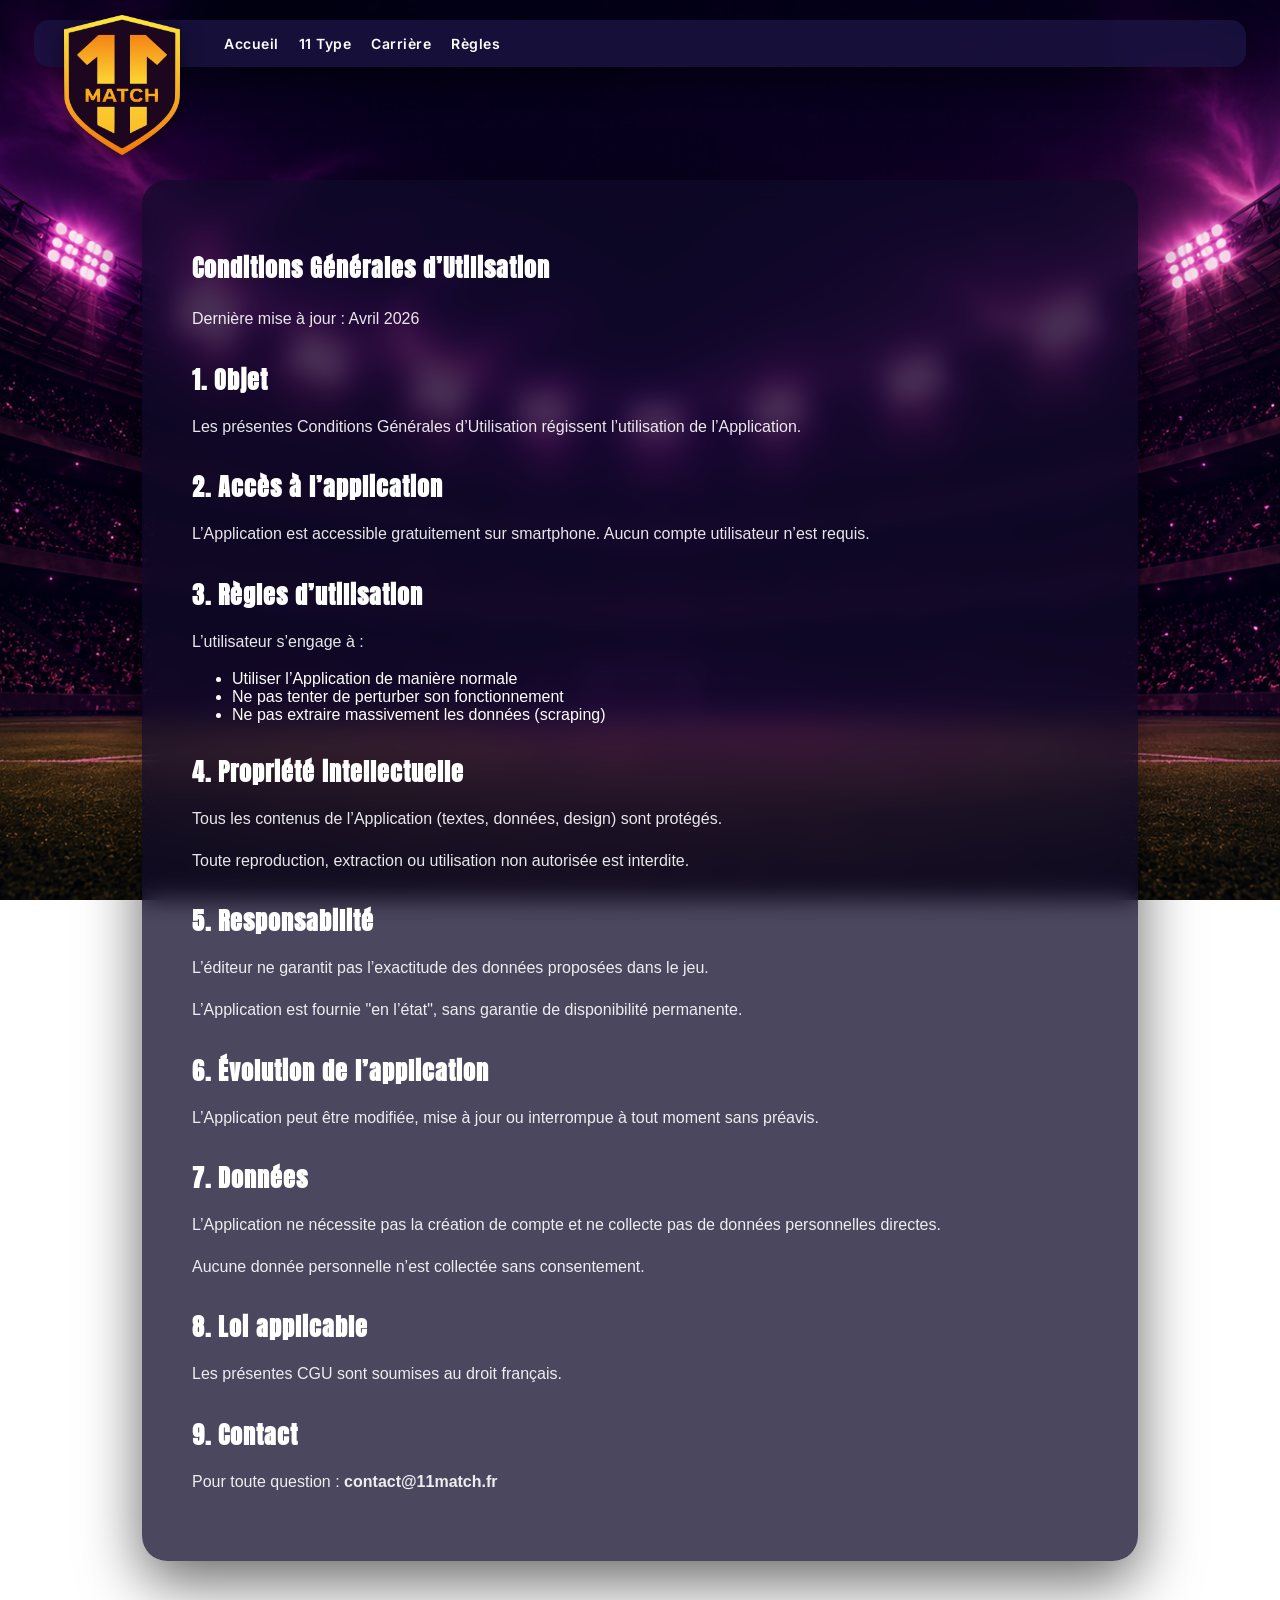
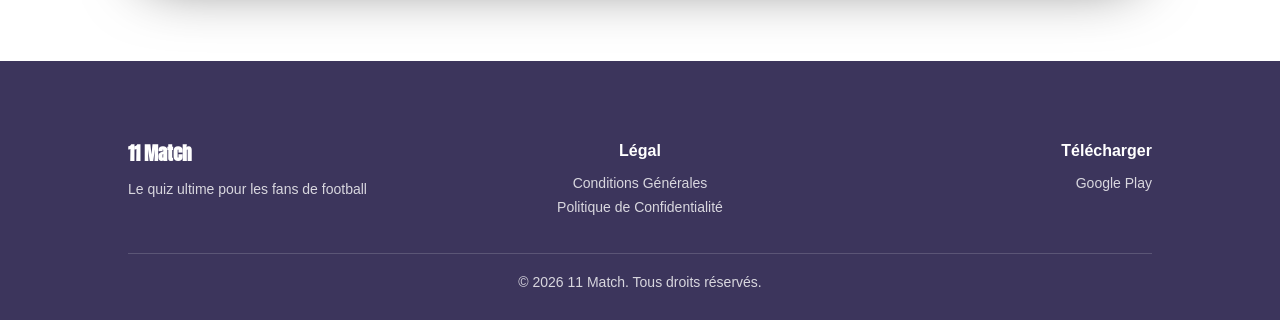
==== cgu.html @ b05cf4b5 "Add files via upload" ====
<!DOCTYPE html>
<html lang="fr">
<head>
  <meta charset="UTF-8">
  <title>Conditions Générales - 11 Match</title>
  <meta name="viewport" content="width=device-width, initial-scale=1.0">

  <link rel="stylesheet" href="style.css">

  <!-- Fonts -->
  <link href="https://fonts.googleapis.com/css2?family=Anton&family=Inter:wght@400;600&display=swap" rel="stylesheet">
</head>

<body>

<!-- NAVBAR -->
<header class="navbar">
  <div class="nav-container">
    <img src="images/LOGO_FOND_W750.png" class="logo">

    <nav>
      <a href="index.html">Accueil</a>
      <a href="index.html#mode11">11 Type</a>
      <a href="index.html#carriere">Carrière</a>
      <a href="index.html#regles">Règles</a>
    </nav>
  </div>
</header>

<!-- CONTENU -->
<section class="legal-page">

  <div class="legal-box">

    <h1>Conditions Générales d’Utilisation</h1>
    <p>Dernière mise à jour : Avril 2026</p>

    <h2>1. Objet</h2>
    <p>
      Les présentes Conditions Générales d’Utilisation régissent l’utilisation de l’Application.
    </p>

    <h2>2. Accès à l’application</h2>
    <p>
      L’Application est accessible gratuitement sur smartphone. Aucun compte utilisateur n’est requis.
    </p>

    <h2>3. Règles d’utilisation</h2>
    <p>L’utilisateur s’engage à :</p>
    <ul>
      <li>Utiliser l’Application de manière normale</li>
      <li>Ne pas tenter de perturber son fonctionnement</li>
      <li>Ne pas extraire massivement les données (scraping)</li>
    </ul>

    <h2>4. Propriété intellectuelle</h2>
    <p>
      Tous les contenus de l’Application (textes, données, design) sont protégés.
    </p>
    <p>
      Toute reproduction, extraction ou utilisation non autorisée est interdite.
    </p>

    <h2>5. Responsabilité</h2>
    <p>
      L’éditeur ne garantit pas l’exactitude des données proposées dans le jeu.
    </p>
    <p>
      L’Application est fournie "en l’état", sans garantie de disponibilité permanente.
    </p>

    <h2>6. Évolution de l’application</h2>
    <p>
      L’Application peut être modifiée, mise à jour ou interrompue à tout moment sans préavis.
    </p>

    <h2>7. Données</h2>
    <p>
      L’Application ne nécessite pas la création de compte et ne collecte pas de données personnelles directes.
    </p>
    <p>
      Aucune donnée personnelle n’est collectée sans consentement.
    </p>

    <h2>8. Loi applicable</h2>
    <p>
      Les présentes CGU sont soumises au droit français.
    </p>

    <h2>9. Contact</h2>
    <p>
      Pour toute question : <strong>contact@11match.fr</strong>
    </p>

  </div>

</section>

<!-- FOOTER -->
<footer class="footer">

  <div class="footer-content">

    <div class="footer-col">
      <h3>11 Match</h3>
      <p>Le quiz ultime pour les fans de football</p>
    </div>

    <div class="footer-col">
      <h4>Légal</h4>
      <a href="cgu.html">Conditions Générales</a>
      <a href="privacy.html">Politique de Confidentialité</a>
    </div>

    <div class="footer-col">
      <h4>Télécharger</h4>
      <a href="#">Google Play</a>
    </div>

  </div>

  <div class="footer-bottom">
    © 2026 11 Match. Tous droits réservés.
  </div>

</footer>

</body>
</html>
---- style.css ----
/* ================= BASE ================= */
body {
  margin: 0;
  font-family: Arial, sans-serif;
  color: white;

  background: url('images/stadium.png') center / cover no-repeat fixed;
}

/* ================= NAVBAR ================= */
.navbar {
  position: fixed;
  top: 20px;
  left: 50%;
  transform: translateX(-50%);

  width: 90%;
  background: rgba(26, 18, 64, 0.85);
  backdrop-filter: blur(10px);

  border-radius: 15px;
  padding: 15px 30px;
  z-index: 1000;

  box-shadow: 0 10px 30px rgba(0,0,0,0.4);
}

.nav-container {
  position: relative;
  display: flex;
  align-items: center;
}

/* LOGO */
.logo {
  height: 140px;
  position: absolute;
  top: -20px;
  left: 0;
  filter: drop-shadow(0 5px 10px rgba(0,0,0,0.5));
}

/* NAV */
nav {
  margin-left: 160px;
  display: flex;
  gap: 20px;
}

nav a {
  color: white;
  text-decoration: none;
  font-family: 'Inter', sans-serif;
  font-weight: 600;
  font-size: 14px;
  letter-spacing: 0.5px;
  transition: 0.3s;
}

nav a:hover {
  color: gold;
}

/* ================= HERO ================= */
.hero {
  min-height: auto;

  display: flex;
  justify-content: center;
  align-items: flex-start; /* 👈 clé */

  padding-top: 160px; /* 👈 espace sous navbar/logo */
  padding-left: 10px;
  padding-right: 10px;
  padding-bottom: var(--section-spacing);
}

/* HERO BOX (la vraie carte) */
.hero-box {
  width: 70%;
  max-width: 1300px;

  padding: 40px 50px;

  background: rgba(15, 10, 40, 0.75);
  backdrop-filter: blur(12px);

  border-radius: 25px;
  padding: 40px 50px;

  box-shadow: 0 20px 60px rgba(0,0,0,0.6);
  border: 1px solid rgba(255,255,255,0.1);

  transition: 0.3s;
}

.hero-box:hover {
  transform: scale(1.01);
}

/* HERO CONTENT */
.hero-content {
  display: grid;
  grid-template-columns: 1fr 1fr;
  align-items: center;
  justify-items: center;
}

/* TEXTE */
.hero-text {
  max-width: 480px;
}

/* Question d’accroche */
.subtitle {
  font-size: 22px;
  font-weight: 600;
  margin-bottom: 10px;
}

/* Texte principal */
.description {
  font-size: 17px;
  line-height: 1.6;
  opacity: 0.85;
  margin-bottom: 20px;
}

/* Punchline */
.hero-text .highlight {
  font-family: 'Anton', sans-serif;
  font-size: 40px;
  color: gold;
  text-transform: uppercase;
  letter-spacing: 1px;
  margin: 25px 0 10px;
}

/* BOUTON */
.btn {
  display: inline-flex;
  align-items: center;
  gap: 10px;

  background: linear-gradient(45deg, gold, orange);
  padding: 10px 20px;
  border-radius: 30px;
  box-shadow: 0 0 20px rgba(255, 200, 0, 0.4);

  color: black;
  text-decoration: none;
  font-weight: bold;

  transition: 0.3s;
}

.btn:hover {
  transform: scale(1.05);
}

.play-icon {
  height: 35px;
}

:root {
  --section-spacing: clamp(60px, 8vh + 2vw, 400px);
}

/* ================= CAROUSEL ================= */
.carousel-wrapper {
  width: fit-content;
  position: relative;
  display: flex;
  align-items: center;
  justify-content: center;
  justify-self: center;
  margin: 0 auto;
}

/* CONTAINER */
.carousel-container {
  position: relative;
  width: 520px;
  overflow: hidden;
}

/* TRACK */
.carousel {
  display: flex;
  gap: 20px;
  transition: transform 0.4s ease;
}

/* IMAGES */
.carousel img {
  width: 220px;   /* 👈 un peu plus large */
  height: 380px;
  border-radius: 20px;
  flex-shrink: 0;
}

/* FLÈCHES */
.arrow {
  position: absolute;
  top: 50%;
  transform: translateY(-50%);

   width: 42px;
  height: 42px;

  display: flex;
  align-items: center;
  justify-content: center;

  background: rgba(20, 15, 50, 0.8);
  backdrop-filter: blur(6px);

  border: 1px solid rgba(255,255,255,0.1);
  color: white;

  font-size: 18px;
  cursor: pointer;

  border-radius: 50%;

  transition: 0.3s;
}

.arrow:hover {
  background: rgba(255, 200, 0, 0.9);
  color: black;
}

.carousel-wrapper .arrow.left {
  left: -25px;
}

.carousel-wrapper .arrow.right {
  right: -25px;
}

.section-carousel-wrapper .arrow.left {
  left: -30px;
}

.section-carousel-wrapper .arrow.right {
  right: -30px;
}

/* ================= SECTIONS ================= */
/* BOX IDENTIQUE AU HERO */
.section-box {
  width: 70%;
  max-width: 1300px;
  max-height: 400px;
  margin: auto;

  background: rgba(15, 10, 40, 0.75);
  backdrop-filter: blur(12px);

  border-radius: 25px;
  padding: 50px;

  box-shadow: 0 20px 60px rgba(0,0,0,0.6);
  border: 1px solid rgba(255,255,255,0.1);

  transition: 0.3s;
}

.section-box:hover {
  transform: scale(1.01);
}

.section {
  padding: var(--section-spacing) 0;
  display: flex;
  justify-content: center;
}

.section-content {
  display: grid;
  grid-template-columns: 1fr 1fr; /* 👈 50/50 */
  align-items: center;
  gap: 50px;
}

.section-img {
  max-height: 380px;
  width: auto;
  border-radius: 20px;
  object-fit: contain;
}

.section-text {
  font-size: 17px;
  line-height: 1.6;
  opacity: 0.85;
  margin-bottom: 20px;
}

.section-img {
  width: 100%;
  max-width: 450px;
  border-radius: 20px;
  justify-self: center;
}

/* GALERIE */
.rules-gallery {
  display: grid;
  grid-template-columns: repeat(5, 1fr);
  gap: 20px;
  align-items: center;
  justify-items: center;
}

/* IMAGES */
.rules-gallery img {
  width: 100%;
  max-width: 200px;
  height: auto;
  border-radius: 15px;

  transition: transform 0.3s;
}

.rules-gallery img:hover {
  transform: scale(1.05);
}

/* ================= SECTIONS CAROUSEL ================= */
.section-carousel-wrapper {
  width: fit-content;
  position: relative;
  display: flex;
  align-items: center;
  justify-content: center;
  justify-self: center;
}

/* CONTAINER */
.section-carousel-container {
  position: relative;
  width: 500px; /* 👈 ajuste pour 1 image + 1/3 */
  overflow: hidden;
  justify-self: center;
}

/* TRACK */
.section-carousel {
  display: flex;
  gap: 0px;
  overflow-x: auto;
  scroll-behavior: smooth;
  scrollbar-width: none;
}

.section-carousel::-webkit-scrollbar {
  display: none;
}

/* IMAGES */
.section-carousel img {
  width: 220px; /* 👈 base */
  height: 380px;
  border-radius: 15px;
  flex-shrink: 0;
  object-fit: contain;
  display: block;
}

/* ================= FOOTER ================= */

.footer {
  background: rgba(26, 18, 64, 0.85);
  padding: 60px 10% 30px;
  color: white;
}

/* CONTENU */
.footer-content {
  display: grid;
  grid-template-columns: repeat(3, 1fr);
  align-items: start;
  gap: 40px;
  margin-bottom: 30px;
}

/* ALIGNEMENTS PAR COLONNE */
.footer-col:nth-child(1) {
  text-align: left;
}

.footer-col:nth-child(2) {
  text-align: center;
}

.footer-col:nth-child(3) {
  text-align: right;
}

/* COLONNES */
.footer-col h3 {
  font-family: 'Anton', sans-serif;
  margin-bottom: 10px;
}

.footer-col h4 {
  margin-bottom: 15px;
  font-weight: 600;
}

.footer-col p {
  opacity: 0.8;
  font-size: 14px;
}

/* LIENS */
.footer-col a {
  display: block;
  text-decoration: none;
  color: white;
  opacity: 0.8;
  margin-bottom: 8px;
  font-size: 14px;
  transition: 0.3s;
}

.footer-col a:hover {
  opacity: 1;
  color: gold;
}

/* SOCIAL */
.socials {
  display: flex;
  gap: 10px;
}

.socials a {
  width: 40px;
  height: 40px;
  background: rgba(255,255,255,0.2);
  border-radius: 50%;

  display: flex;
  align-items: center;
  justify-content: center;

  font-size: 18px;
  text-decoration: none;
}

.socials a:hover {
  background: gold;
  color: black;
}

/* BAS DU FOOTER */
.footer-bottom {
  text-align: center;
  padding-top: 20px;
  border-top: 1px solid rgba(255,255,255,0.2);
  font-size: 14px;
  opacity: 0.8;
}

/* PAGE LEGALE */
.legal-page {
  padding-top: 180px;
  padding-bottom: 100px;

  display: flex;
  justify-content: center;
}

/* BLOC CENTRAL */
.legal-box {
  width: 70%;
  max-width: 1000px;
  max-height: none;

  background: rgba(15, 10, 40, 0.75);
  backdrop-filter: blur(12px);

  border-radius: 25px;
  padding: 50px;

  box-shadow: 0 20px 60px rgba(0,0,0,0.6);
}

/* TITRES */
.legal-box h1 {
  font-family: 'Anton', sans-serif;
  margin-bottom: 20px;
}

.legal-box h2 {
  margin-top: 30px;
  margin-bottom: 10px;
}

/* TEXTE */
.legal-box p {
  line-height: 1.6;
  opacity: 0.9;
}

/* ================= TYPO ================= */
h1, h2 {
  font-family: 'Anton', sans-serif;
  letter-spacing: 1px;
}

/* ================= RESPONSIVE ================= */
@media (max-width: 1100px) {

  .hero-content {
  grid-template-columns: 1fr; /* 👈 clé */
  justify-items: center;
  text-align: center;
  gap: 30px;
  }

  .hero-text {
    max-width: 100%;
  }

  .hero-box {
    padding: 30px 20px;
  }

  nav {
    margin-left: 120px;
  }

  .carousel-container {
    width: 100%;
    margin-top: 20px;
  }

  .carousel img {
  width: 180px;
  height: auto; /* 👈 clé */
  }

  .section-content {
    grid-template-columns: 1fr; /* 👈 passe en colonne */
    text-align: center;
  }

  .section-img {
    margin-top: 20px;
  }
}

@media (max-width: 900px) {
  .footer-content {
    grid-template-columns: 1fr 1fr;
    text-align: center;
  }
}

@media (max-width: 500px) {
  .footer-content {
    grid-template-columns: 1fr;
  }
}
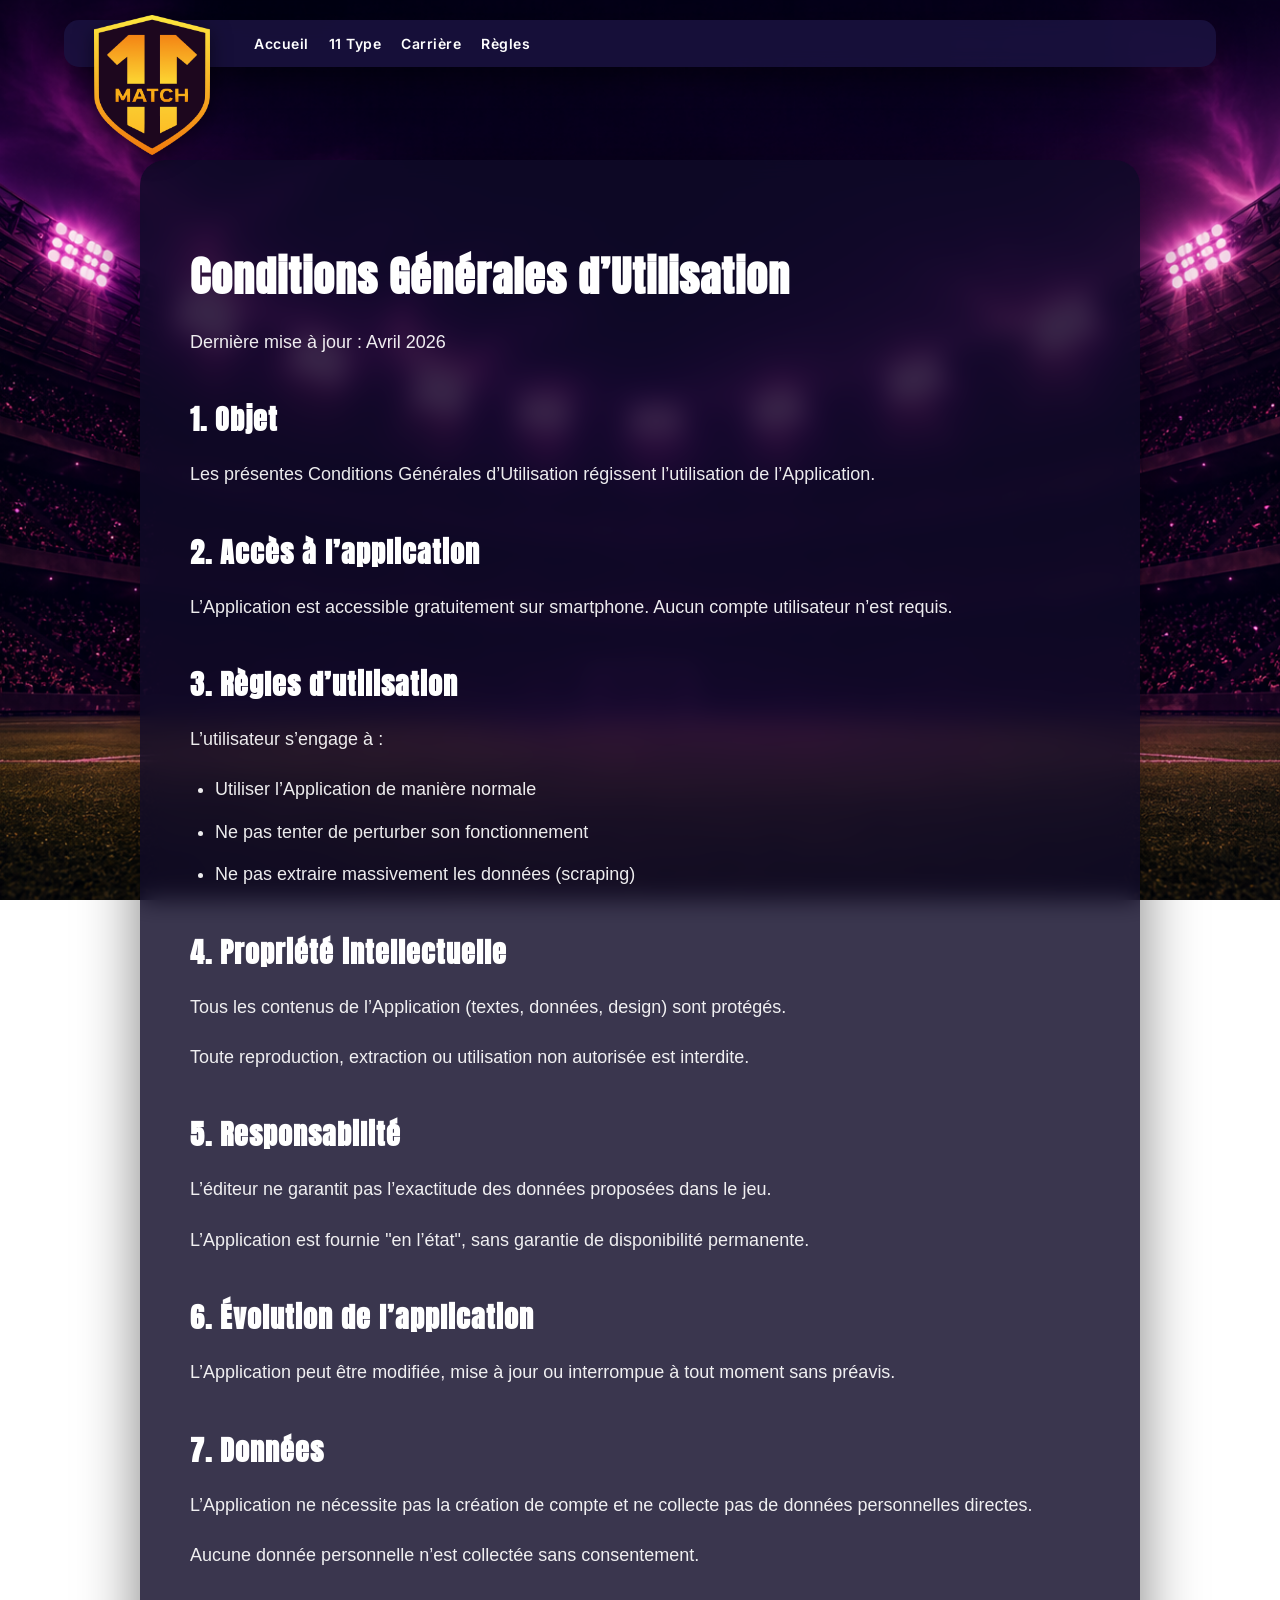
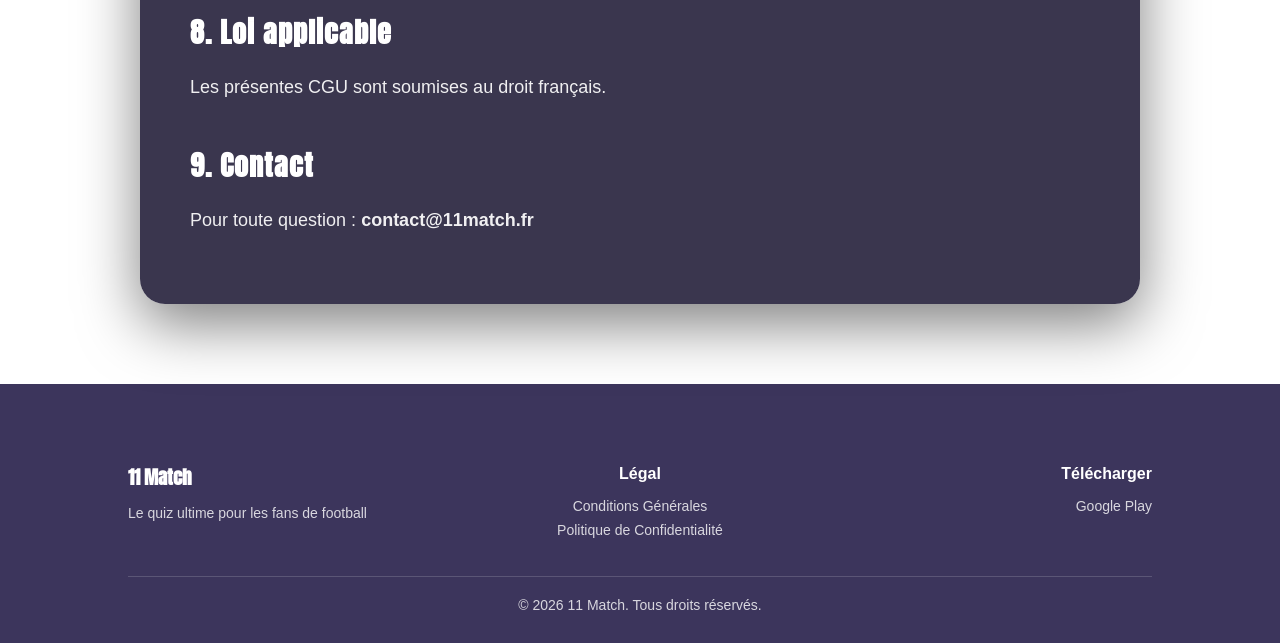
==== commit 322b180b: "Mise à jour responsive mobile tablette" ====
--- a/cgu.html
+++ b/cgu.html
@@ -11,19 +11,34 @@
   <link href="https://fonts.googleapis.com/css2?family=Anton&family=Inter:wght@400;600&display=swap" rel="stylesheet">
 </head>
 
+<script>
+function toggleMenu() {
+  const menu = document.getElementById("mobileMenu");
+  menu.classList.toggle("active");
+}
+</script>
+
 <body>
 
 <!-- NAVBAR -->
 <header class="navbar">
   <div class="nav-container">
+
     <img src="images/LOGO_FOND_W750.png" class="logo">
 
-    <nav>
+    <div class="mobile-title">11 MATCH</div>
+
+    <button class="menu-toggle" onclick="toggleMenu()">
+      ☰
+    </button>
+
+    <nav id="mobileMenu">
       <a href="index.html">Accueil</a>
       <a href="index.html#mode11">11 Type</a>
       <a href="index.html#carriere">Carrière</a>
       <a href="index.html#regles">Règles</a>
     </nav>
+
   </div>
 </header>
 
--- a/style.css
+++ b/style.css
@@ -1,3 +1,12 @@
+* {
+  box-sizing: border-box;
+}
+
+html,
+body {
+  overflow-x: hidden;
+}
+
 /* ================= BASE ================= */
 body {
   margin: 0;
@@ -38,6 +47,10 @@
   top: -20px;
   left: 0;
   filter: drop-shadow(0 5px 10px rgba(0,0,0,0.5));
+}
+
+.mobile-title {
+  display: none;
 }
 
 /* NAV */
@@ -151,6 +164,9 @@
   text-decoration: none;
   font-weight: bold;
 
+  transform: scale(1.1);
+  animation: pulse 2s infinite;
+
   transition: 0.3s;
 }
 
@@ -168,7 +184,7 @@
 
 /* ================= CAROUSEL ================= */
 .carousel-wrapper {
-  width: fit-content;
+  width: 100%;
   position: relative;
   display: flex;
   align-items: center;
@@ -252,7 +268,8 @@
 .section-box {
   width: 70%;
   max-width: 1300px;
-  max-height: 400px;
+  min-height: auto;
+  height: auto;
   margin: auto;
 
   background: rgba(15, 10, 40, 0.75);
@@ -279,9 +296,24 @@
 
 .section-content {
   display: grid;
-  grid-template-columns: 1fr 1fr; /* 👈 50/50 */
+
+  grid-template-columns: minmax(320px, 430px) minmax(0, 1fr);
+
   align-items: center;
-  gap: 50px;
+
+  gap: 60px;
+
+  width: 100%;
+}
+
+.section-text {
+  width: 100%;
+  max-width: 430px;
+}
+
+.section-media {
+  width: 100%;
+  min-width: 0;
 }
 
 .section-img {
@@ -298,11 +330,126 @@
   margin-bottom: 20px;
 }
 
+.section-subtitle {
+  font-size: 22px;
+  line-height: 1.15;
+
+  font-weight: 600;
+
+  margin-bottom: 22px;
+
+  opacity: 0.95;
+
+  text-align: left;
+}
+
+.section-list {
+  list-style: none;
+
+  padding: 0;
+
+  margin: 18px 0 22px;
+
+  display: flex;
+  flex-direction: column;
+
+  gap: 12px;
+}
+
+.section-list li {
+  position: relative;
+
+  font-size: 18px;
+  line-height: 1.7;
+
+  padding-left: 26px;
+
+  opacity: 0.88;
+
+  text-align: left;
+}
+
+.section-list li::before {
+  content: "•";
+
+  position: absolute;
+
+  left: 0;
+  top: 0;
+
+  color: gold;
+
+  font-size: 18px;
+  line-height: 1.2;
+}
+
+.section-highlight {
+  font-size: 26px;
+  line-height: 1.5;
+
+  font-weight: 700;
+
+  opacity: 1;
+}
+
 .section-img {
   width: 100%;
   max-width: 450px;
   border-radius: 20px;
   justify-self: center;
+}
+
+#carriere .section-content {
+  grid-template-columns: 1fr minmax(320px, 430px);
+}
+
+#carriere .section-text {
+  order: 2;
+}
+
+#carriere .section-media {
+  order: 1;
+}
+
+.desktop-shots {
+  display: flex;
+
+  justify-content: center;
+  align-items: center;
+
+  gap: 20px;
+
+  width: 100%;
+  height: 100%;
+}
+
+.desktop-shots img {
+  width: calc(50% - 10px);
+
+  max-width: 240px;
+  min-width: 180px;
+
+  height: auto;
+
+  border-radius: 18px;
+
+  object-fit: contain;
+}
+
+.mobile-carousel {
+  display: none;
+}
+
+#carriere .section-content {
+  grid-template-columns: 1fr 1fr;
+}
+
+#carriere .section-text {
+  order: 2;
+}
+
+#carriere .section-media {
+  order: 1;
 }
 
 /* GALERIE */
@@ -329,30 +476,58 @@
 }
 
 /* ================= SECTIONS CAROUSEL ================= */
-.section-carousel-wrapper {
-  width: fit-content;
+.section-media {
   position: relative;
+
+  width: 100%;
+  min-width: 0;
+
+  overflow: hidden;
+
   display: flex;
   align-items: center;
-  justify-content: center;
-  justify-self: center;
+}
+
+.section-media .arrow {
+  position: absolute;
+  top: 50%;
+
+  transform: translateY(-50%);
+
+  z-index: 20;
+}
+
+.section-media .arrow.left {
+  left: 8px;
+}
+
+.section-media .arrow.right {
+  right: 8px;
 }
 
 /* CONTAINER */
 .section-carousel-container {
-  position: relative;
-  width: 500px; /* 👈 ajuste pour 1 image + 1/3 */
+  width: 100%;
+
   overflow: hidden;
-  justify-self: center;
+
+  padding: 0 48px;
 }
 
 /* TRACK */
 .section-carousel {
   display: flex;
-  gap: 0px;
+
+  gap: 16px;
+
   overflow-x: auto;
+  overflow-y: hidden;
+
   scroll-behavior: smooth;
+
   scrollbar-width: none;
+
+  padding-bottom: 10px;
 }
 
 .section-carousel::-webkit-scrollbar {
@@ -361,12 +536,18 @@
 
 /* IMAGES */
 .section-carousel img {
-  width: 220px; /* 👈 base */
-  height: 380px;
-  border-radius: 15px;
+  width: 220px;
+  min-width: 220px;
+
+  height: auto;
+
+  border-radius: 18px;
+
   flex-shrink: 0;
-  object-fit: contain;
-  display: block;
+}
+
+.section-carousel::-webkit-scrollbar {
+  display: none;
 }
 
 /* ================= FOOTER ================= */
@@ -506,54 +687,25 @@
   opacity: 0.9;
 }
 
+/* HAMBURGER */
+.menu-toggle {
+  display: none;
+
+  background: none;
+  border: none;
+  color: white;
+
+  font-size: 32px;
+  cursor: pointer;
+  z-index: 2000;
+}
+
 /* ================= TYPO ================= */
 h1, h2 {
   font-family: 'Anton', sans-serif;
   letter-spacing: 1px;
 }
 
-/* ================= RESPONSIVE ================= */
-@media (max-width: 1100px) {
-
-  .hero-content {
-  grid-template-columns: 1fr; /* 👈 clé */
-  justify-items: center;
-  text-align: center;
-  gap: 30px;
-  }
-
-  .hero-text {
-    max-width: 100%;
-  }
-
-  .hero-box {
-    padding: 30px 20px;
-  }
-
-  nav {
-    margin-left: 120px;
-  }
-
-  .carousel-container {
-    width: 100%;
-    margin-top: 20px;
-  }
-
-  .carousel img {
-  width: 180px;
-  height: auto; /* 👈 clé */
-  }
-
-  .section-content {
-    grid-template-columns: 1fr; /* 👈 passe en colonne */
-    text-align: center;
-  }
-
-  .section-img {
-    margin-top: 20px;
-  }
-}
-
 @media (max-width: 900px) {
   .footer-content {
     grid-template-columns: 1fr 1fr;
@@ -567,4 +719,843 @@
   }
 }
 
-
+@keyframes pulse {
+  0% { box-shadow: 0 0 0 0 rgba(255,200,0,0.6); }
+  70% { box-shadow: 0 0 0 15px rgba(255,200,0,0); }
+  100% { box-shadow: 0 0 0 0 rgba(255,200,0,0); }
+}
+
+/* ================= TABLETTE ================= */
+@media (min-width: 769px) and (max-width: 1100px) {
+
+  /* NAVBAR */
+  .navbar {
+    width: calc(100% - 40px);
+
+    top: 14px;
+    left: 20px;
+    right: 20px;
+
+    transform: none;
+
+    padding: 10px 20px;
+  }
+
+  .logo {
+    height: 72px;
+
+    top: -8px;
+  }
+
+  nav {
+    margin-left: 90px;
+    gap: 16px;
+  }
+
+  nav a {
+    font-size: 13px;
+  }
+
+  /* HERO */
+  .hero {
+    padding-top: 120px;
+    padding-left: 20px;
+    padding-right: 20px;
+    padding-bottom: 40px;
+  }
+
+  .hero-box {
+    width: 100%;
+    max-width: 760px;
+    padding: 30px;
+    overflow: hidden;
+  }
+
+  .hero-content {
+    display: flex;
+    flex-direction: column;
+
+    align-items: center;
+    justify-content: center;
+
+    gap: 28px;
+
+    text-align: center;
+
+    width: 100%;
+  }
+
+  .hero-text {
+    width: 100%;
+    max-width: 620px;
+
+    margin: 0 auto;
+  }
+
+  .hero-text * {
+    word-break: break-word;
+  }
+
+  .hero-text .highlight {
+    font-size: 52px;
+    line-height: 1.05;
+  }
+
+  .description {
+    font-size: 20px;
+    line-height: 1.6;
+  }
+
+  /* HERO CAROUSEL */
+  .carousel-container {
+    width: 100%;
+  }
+
+  .carousel {
+    overflow-x: auto;
+
+    scrollbar-width: none;
+
+    padding-bottom: 10px;
+  }
+
+  .carousel::-webkit-scrollbar {
+    display: none;
+  }
+
+  .carousel img {
+    width: 220px;
+    height: auto;
+  }
+
+    .carousel-wrapper {
+    width: 100%;
+    overflow: hidden;
+  }
+
+  .carousel-container {
+    width: 100%;
+    overflow: hidden;
+  }
+
+  .carousel {
+    width: 100%;
+
+    overflow-x: auto;
+    overflow-y: hidden;
+
+    padding-bottom: 10px;
+
+    scroll-snap-type: x mandatory;
+
+    -webkit-overflow-scrolling: touch;
+  }
+
+  .carousel img {
+    width: 190px;
+    min-width: 190px;
+
+    height: auto;
+
+    scroll-snap-align: center;
+  }
+
+  .arrow {
+    display: none;
+  }
+
+  /* SECTIONS */
+  .section {
+    padding: 28px 20px;
+  }
+
+  .section-box {
+    width: 100%;
+    padding: 34px 28px;
+  }
+
+  .section-content {
+    display: flex;
+    flex-direction: column;
+
+    align-items: center;
+    justify-content: center;
+
+    gap: 28px;
+
+    text-align: center;
+
+    width: 100%;
+  }
+
+  .section-text {
+    width: 100%;
+    max-width: 700px;
+
+    margin: 0 auto;
+  }
+
+  .section-subtitle {
+    text-align: center;
+
+    font-size: 26px;
+  }
+
+  .section-list li {
+    text-align: center;
+
+    padding-left: 0;
+
+    font-size: 19px;
+  }
+
+  .section-list li::before {
+    display: none;
+  }
+
+  .section-highlight {
+    text-align: center;
+
+    font-size: 30px;
+  }
+
+  .section-media {
+    width: 100%;
+    overflow: hidden;
+  }
+
+  #carriere .section-content {
+    display: flex;
+    flex-direction: column;
+  }
+
+  #carriere .section-text {
+    order: 1;
+  }
+
+  #carriere .section-media {
+    order: 2;
+  }
+
+  .desktop-shots {
+    display: none;
+  }
+
+  .mobile-carousel {
+    display: block;
+    width: 100%;
+  }
+
+  #carriere .section-text {
+    order: 1;
+  }
+
+  #carriere .section-media {
+    order: 2;
+  }
+
+  /* CAROUSEL SECTION */
+  .section-carousel-container {
+    width: 100%;
+  }
+
+  .section-carousel {
+    overflow-x: auto;
+
+    scrollbar-width: none;
+  }
+
+  .section-carousel::-webkit-scrollbar {
+    display: none;
+  }
+
+  .section-carousel img {
+    width: 190px;
+    min-width: 190px;
+
+    height: auto;
+
+    flex-shrink: 0;
+  }
+
+  .section-media .arrow {
+    display: none;
+  }
+
+  /* RULES */
+  .rules-gallery {
+    display: flex;
+
+    overflow-x: auto;
+
+    gap: 14px;
+
+    scrollbar-width: none;
+  }
+
+  .rules-gallery::-webkit-scrollbar {
+    display: none;
+  }
+
+  .rules-gallery img {
+    width: 220px;
+    flex-shrink: 0;
+  }
+}
+
+/* ================= MOBILE ================= */
+@media (max-width: 768px) {
+
+  
+  /* ================= NAVBAR ================= */
+
+  .navbar {
+    position: fixed;
+
+    top: 10px;
+    left: 10px;
+    right: 10px;
+
+    width: auto;
+
+    transform: none;
+
+    padding: 8px 14px;
+
+    border-radius: 18px;
+
+    z-index: 2000;
+  }
+
+  .nav-container {
+    display: flex;
+    align-items: center;
+    justify-content: space-between;
+
+    min-height: 54px;
+  }
+
+  .logo {
+    position: relative;
+
+    height: 54px;
+    width: auto;
+
+    top: 0;
+    left: 0;
+
+    flex-shrink: 0;
+  }
+
+  .mobile-title {
+    position: absolute;
+
+    left: 50%;
+    transform: translateX(-50%);
+
+    display: block;
+
+    font-family: 'Montserrat', sans-serif;
+    font-weight: 800;
+
+    font-size: 20px;
+    letter-spacing: 1px;
+
+    white-space: nowrap;
+
+    color: white;
+  }
+
+  .menu-toggle {
+    display: block;
+
+    background: none;
+    border: none;
+
+    color: white;
+
+    font-size: 34px;
+
+    padding: 0;
+
+    margin: 0;
+
+    line-height: 1;
+
+    flex-shrink: 0;
+  }
+
+  nav {
+    display: none;
+  }
+
+
+  /* ================= HERO ================= */
+
+  .hero {
+    padding-top: 100px;
+
+    padding-left: 10px;
+    padding-right: 10px;
+    padding-bottom: 18px;
+  }
+
+  .hero-box {
+    width: 100%;
+
+    padding: 26px 18px;
+
+    border-radius: 24px;
+  }
+
+  .hero-content {
+    display: flex;
+    flex-direction: column;
+
+    gap: 22px;
+
+    text-align: center;
+  }
+
+  /* TEXTE */
+  .hero-text {
+    max-width: 100%;
+  }
+
+  .hero-text .highlight {
+    font-size: 34px;
+    line-height: 1.1;
+    margin-bottom: 20px;
+  }
+
+  .description {
+    font-size: 15px;
+    line-height: 1.45;
+    margin-bottom: 15px;
+  }
+
+  /* CTA */
+  .btn {
+    display: inline-flex;
+    align-items: center;
+    justify-content: center;
+
+    gap: 12px;
+
+    width: auto;
+    max-width: 100%;
+
+    padding: 12px 18px;
+
+    border-radius: 18px;
+
+    font-size: 16px;
+
+    margin: 0 auto;
+  }
+
+  .play-icon {
+    height: 28px;
+  }
+
+    /* HERO CAROUSEL */
+  .carousel-wrapper {
+    width: 100%;
+    overflow: hidden;
+  }
+
+  .carousel-container {
+    width: 100%;
+    overflow: hidden;
+  }
+
+  .carousel {
+    display: flex;
+
+    gap: 14px;
+
+    overflow-x: auto;
+    overflow-y: hidden;
+
+    padding: 0 8px 10px;
+
+    scroll-snap-type: x mandatory;
+
+    -webkit-overflow-scrolling: touch;
+
+    scrollbar-width: none;
+  }
+
+  .carousel::-webkit-scrollbar {
+    display: none;
+  }
+
+  .carousel img {
+    width: 68vw;
+    max-width: 240px;
+
+    height: auto;
+
+    flex-shrink: 0;
+
+    border-radius: 22px;
+
+    scroll-snap-align: center;
+  }
+
+  /* cacher flèches mobile */
+  .arrow {
+    display: none;
+  }
+
+  /* SECTIONS */
+  .section {
+    padding: 18px 14px;
+    margin-bottom: 8px;
+  }
+
+  .section-box {
+    width: 100%;
+    max-width: 100%;
+
+    padding: 30px 20px 40px;
+
+    box-sizing: border-box;
+
+    overflow: hidden;
+  }
+
+  .section-content {
+    display: flex;
+    flex-direction: column;
+
+    gap: 28px;
+
+    text-align: center;
+  }
+
+  .section-list li {
+    font-size: 15px;
+    line-height: 1.45;
+    margin-bottom: 0px;
+    padding-left: 0;
+  }
+
+  .section-subtitle {
+    font-size: 20px;
+    line-height: 1.25;
+    margin-bottom: 22px;
+    font-weight: 600;
+  }
+
+  .section-highlight {
+    font-size: 28px;
+    line-height: 1.4;
+  }
+
+  .section-text p:not(.section-subtitle) {
+    font-size: 18px;
+    line-height: 1.7;
+
+    margin: 0 auto;
+    max-width: 100%;
+  }
+
+  .section-text h2 {
+    font-size: 30px;
+    margin-bottom: 10px;
+  }
+
+  .section-list li::before {
+    display: none;
+  }
+
+  #carriere .section-content {
+    display: flex;
+    flex-direction: column;
+  }
+
+  #carriere .section-text {
+    order: 1;
+  }
+
+  #carriere .section-media {
+    order: 2;
+  }
+
+  .desktop-shots {
+    display: none;
+  }
+
+  .mobile-carousel {
+    display: block;
+    width: 100%;
+  }
+
+  /* ================= CAROUSEL MOBILE ================= */
+
+  .mobile-carousel {
+    width: 100%;
+
+    display: flex;
+    justify-content: center;
+  }
+
+  .section-carousel-container {
+    width: 100%;
+    overflow: hidden;
+    padding: 0;
+  }
+
+  .section-carousel {
+    display: flex;
+
+    gap: 14px;
+
+    overflow-x: auto;
+    overflow-y: hidden;
+
+    scroll-snap-type: x mandatory;
+
+    -webkit-overflow-scrolling: touch;
+
+    scrollbar-width: none;
+
+    padding: 0 10px 10px;
+    padding-bottom: 10px;
+  }
+
+  .section-carousel::-webkit-scrollbar {
+    display: none;
+  }
+
+  .section-carousel img {
+    width: 72vw;
+    max-width: 240px;
+
+    height: auto;
+
+    flex-shrink: 0;
+
+    scroll-snap-align: start;
+  }
+
+  /* RULES */
+  .rules-gallery {
+    display: flex;
+
+    gap: 14px;
+
+    overflow-x: auto;
+    overflow-y: hidden;
+
+    padding: 0 10px 10px;
+
+    scroll-snap-type: x mandatory;
+
+    -webkit-overflow-scrolling: touch;
+
+    scrollbar-width: none;
+  }
+
+  .rules-gallery::-webkit-scrollbar {
+    display: none;
+  }
+
+  .rules-gallery img {
+    width: 72vw;
+    max-width: 240px;
+
+    height: auto;
+
+    flex-shrink: 0;
+
+    border-radius: 20px;
+
+    scroll-snap-align: center;
+  }
+
+  /* FOOTER MOBILE */
+  .footer {
+    padding: 45px 24px 30px;
+  }
+
+  .footer-content {
+    display: flex;
+    flex-direction: column;
+
+    align-items: center;
+    justify-content: center;
+
+    gap: 38px;
+
+    text-align: center;
+  }
+
+  .footer-col {
+    width: 100%;
+  }
+
+  .footer-col:nth-child(1),
+  .footer-col:nth-child(2),
+  .footer-col:nth-child(3) {
+    text-align: center;
+  }
+
+  .footer-col h3,
+  .footer-col h4 {
+    margin-bottom: 14px;
+  }
+
+  .footer-col a,
+  .footer-col p {
+    font-size: 17px;
+    line-height: 1.7;
+  }
+
+  .footer-bottom {
+    margin-top: 10px;
+
+    font-size: 15px;
+    line-height: 1.5;
+  }
+
+  /* NAVBAR MOBILE */
+  .nav-container {
+    justify-content: space-between;
+  }
+
+  .menu-toggle {
+      display: block;
+  }
+
+  nav {
+    position: fixed;
+    top: 0;
+    right: -100%;
+
+    width: 70%;
+    height: 100vh;
+
+    background: rgba(15, 10, 40, 0.97);
+    backdrop-filter: blur(12px);
+
+    display: flex;
+    flex-direction: column;
+
+    padding-top: 120px;
+    gap: 30px;
+
+    transition: right 0.35s ease;
+    z-index: 1500;
+  }
+
+  nav.active {
+    right: 0;
+  }
+
+  nav a {
+    font-size: 22px;
+    text-align: center;
+  }
+
+  body {
+    position: relative;
+    width: 100%;
+  }
+
+  section,
+  div,
+  main,
+  header,
+  footer {
+    max-width: 100%;
+  }
+
+  img {
+    max-width: 100%;
+    display: block;
+  }
+
+}
+
+/* ================= LEGAL PAGES ================= */
+
+.legal-page {
+  padding-top: 160px;
+  padding-bottom: 80px;
+  padding-left: 20px;
+  padding-right: 20px;
+}
+
+.legal-box {
+  width: 100%;
+  max-width: 1000px;
+
+  margin: 0 auto;
+
+  background: rgba(15, 10, 40, 0.82);
+  backdrop-filter: blur(12px);
+
+  border-radius: 25px;
+  padding: 50px;
+
+  box-shadow: 0 20px 60px rgba(0,0,0,0.5);
+}
+
+.legal-box h1 {
+  font-size: 42px;
+  margin-bottom: 10px;
+}
+
+.legal-box h2 {
+  font-size: 28px;
+  margin-top: 40px;
+  margin-bottom: 15px;
+}
+
+.legal-box p,
+.legal-box li {
+  font-size: 18px;
+  line-height: 1.8;
+  opacity: 0.92;
+}
+
+.legal-box ul {
+  margin: 15px 0 20px;
+  padding-left: 25px;
+}
+
+.legal-box li {
+  margin-bottom: 10px;
+}
+
+@media (max-width: 768px) {
+
+  .legal-page {
+    padding-top: 100px;
+    padding-left: 12px;
+    padding-right: 12px;
+  }
+
+  .legal-box {
+    padding: 28px 22px;
+    border-radius: 22px;
+  }
+
+  .legal-box h1 {
+    font-size: 30px;
+    line-height: 1.2;
+  }
+
+  .legal-box h2 {
+    font-size: 22px;
+    line-height: 1.3;
+  }
+
+  .legal-box p,
+  .legal-box li {
+    font-size: 16px;
+    line-height: 1.8;
+  }
+}
